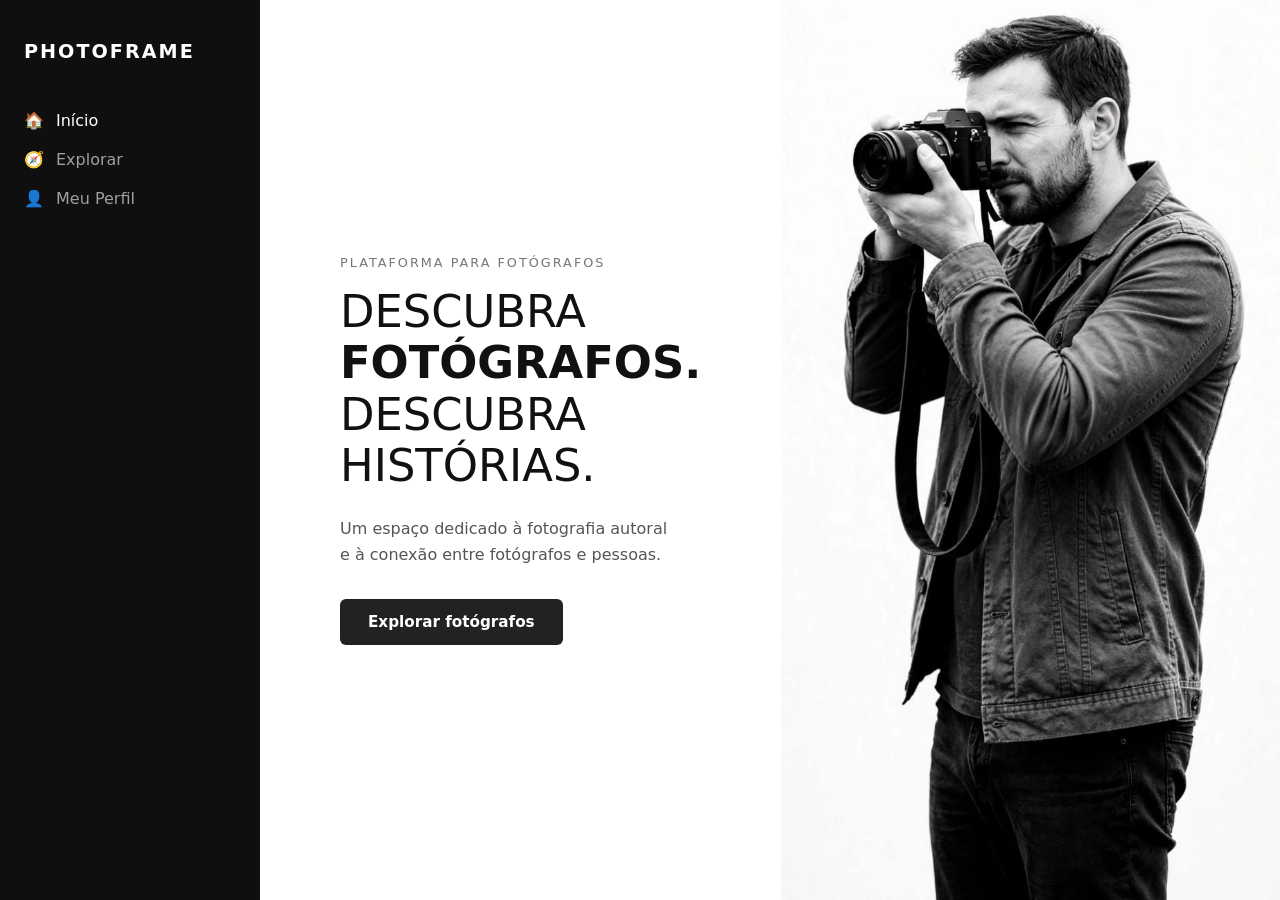
==== index.html @ 5dd36253 "Add files via upload" ====
<!DOCTYPE html>
<html lang="pt-BR">
<head>
    <meta charset="UTF-8">
    <meta name="viewport" content="width=device-width, initial-scale=1.0">
    <title>PhotoFrame - Início</title>
    <link rel="stylesheet" href="css/style.css">
</head>
<body class="home-layout">

    <!-- MENU LATERAL (SIDEBAR) -->
    <aside class="sidebar">
        <h1 class="logo">PHOTOFRAME</h1>
        <nav class="sidebar-nav">
            <a href="index.html" class="active"><span class="icon">🏠</span> Início</a>
            <a href="explorar.html"><span class="icon">🧭</span> Explorar</a>
            <a href="dashboard.html"><span class="icon">👤</span> Meu Perfil</a>
        </nav>
    </aside>

    <!-- CONTEÚDO PRINCIPAL -->
    <main class="home-hero">
        <div class="hero-content">
            <p class="subtitle">PLATAFORMA PARA FOTÓGRAFOS</p>
            <h1>DESCUBRA<br><strong>FOTÓGRAFOS.</strong><br>DESCUBRA HISTÓRIAS.</h1>
            <p class="description">Um espaço dedicado à fotografia autoral<br>e à conexão entre fotógrafos e pessoas.</p>
            <a href="explorar.html" class="btn-primary">Explorar fotógrafos</a>
        </div>
        <div class="hero-image">
           <img src="images/fotografo.png" alt="Fotografia de exibição">
        </div>
    </main>

</body>
</html>
---- css/style.css ----
/* ==========================================
   1. RESET GLOBAL E ESTRUTURA
   ========================================== */
*, *::before, *::after {
  box-sizing: border-box;
  margin: 0;
  padding: 0;
}

html, body {
  width: 100%;
  min-height: 100vh;
  font-family: 'Inter', system-ui, -apple-system, BlinkMacSystemFont, sans-serif;
  background-color: #ffffff;
  color: #111111;
}

img {
  max-width: 100%;
  display: block;
  object-fit: cover;
}

a {
  text-decoration: none;
  color: inherit;
}

/* ==========================================
   2. NAVBAR PADAO (explorar.html, perfil.html, galeria.html)
   ========================================== */
header.navbar {
  display: flex;
  justify-content: space-between;
  align-items: center;
  padding: 20px 60px;
  background-color: #ffffff;
  border-bottom: 1px solid #eeeeee;
}

header.navbar-dark {
  background-color: #000000;
  color: #ffffff;
  border-bottom: 1px solid #222222;
}

header .logo a {
  font-weight: 800;
  font-size: 1.1rem;
  letter-spacing: 2px;
}

header .nav-links {
  display: flex;
  gap: 24px;
}

header .nav-links a {
  font-size: 0.9rem;
  font-weight: 500;
  color: #777777;
  transition: color 0.2s;
}

header.navbar-dark .nav-links a {
  color: #aaaaaa;
}

header .nav-links a:hover,
header .nav-links a.active {
  color: #111111;
  font-weight: 700;
}

header.navbar-dark .nav-links a:hover,
header.navbar-dark .nav-links a.active {
  color: #ffffff;
}

/* ==========================================
   3. HOME / INÍCIO (index.html) - TRAVADA SEM SCROLL
   ========================================== */
body.home-layout,
.home-layout {
  display: flex;
  width: 100vw;
  height: 100vh;
  max-height: 100vh;
  overflow: hidden; /* Trava scroll na Home */
}

/* Sidebar Esquerda */
.sidebar {
  width: 260px;
  height: 100vh;
  background-color: #0f0f0f;
  color: #ffffff;
  padding: 40px 24px;
  display: flex;
  flex-direction: column;
  flex-shrink: 0;
}

.sidebar .logo {
  font-size: 1.2rem;
  font-weight: 800;
  letter-spacing: 2px;
  margin-bottom: 48px;
}

.sidebar-nav {
  display: flex;
  flex-direction: column;
  gap: 20px;
}

.sidebar-nav a {
  color: #a0a0a0;
  display: flex;
  align-items: center;
  gap: 12px;
  font-weight: 500;
}

.sidebar-nav a:hover,
.sidebar-nav a.active {
  color: #ffffff;
}

/* Hero Section */
.home-hero {
  flex: 1;
  display: flex;
  align-items: center;
  justify-content: space-between;
  height: 100vh;
}

.hero-content {
  flex: 1;
  padding: 0 80px;
  max-width: 550px;
}

.hero-content .subtitle {
  font-size: 0.8rem;
  letter-spacing: 2px;
  color: #777777;
  text-transform: uppercase;
  margin-bottom: 16px;
}

.hero-content h1 {
  font-size: 2.8rem;
  line-height: 1.15;
  font-weight: 300;
  margin-bottom: 24px;
}

.hero-content h1 strong {
  font-weight: 800;
}

.hero-content .description {
  color: #555555;
  font-size: 1rem;
  line-height: 1.6;
  margin-bottom: 32px;
}

.btn-primary {
  display: inline-block;
  background-color: #222222;
  color: #ffffff;
  padding: 14px 28px;
  border-radius: 6px;
  font-weight: 600;
  font-size: 0.95rem;
}

.hero-image {
  width: 50%;
  height: 100vh;
  overflow: hidden;
}

.hero-image img {
  width: 100%;
  height: 100%;
  object-fit: cover;
}

/* ==========================================
   4. EXPLORAR (explorar.html)
   ========================================== */
main.container {
  max-width: 1300px;
  margin: 0 auto;
  padding: 40px 60px 80px 60px;
}

.explore-header {
  display: flex;
  justify-content: space-between;
  align-items: flex-end;
  margin-bottom: 40px;
}

.explore-header h2 {
  font-size: 2.2rem;
  font-weight: 700;
  margin-bottom: 8px;
}

.explore-header p {
  color: #666666;
}

.filter-pills {
  display: flex;
  gap: 12px;
}

.button.pill,
.pill {
  padding: 8px 20px;
  border: none;
  background: transparent;
  border-radius: 20px;
  font-weight: 500;
  cursor: pointer;
  color: #555555;
}

.pill.active {
  background-color: #111111;
  color: #ffffff;
}

/* Grid de Fotógrafos */
.photographers-grid {
  display: grid;
  grid-template-columns: repeat(3, 1fr);
  gap: 32px;
  margin-bottom: 48px;
}

.photographers-grid .card {
  display: flex;
  flex-direction: column;
  gap: 8px;
}

.photographers-grid .card img {
  width: 100%;
  height: 380px; /* Proporção das fotos */
  object-fit: cover;
  border-radius: 6px;
}

.photographers-grid .card h3 {
  font-size: 1.2rem;
  margin-top: 8px;
}

.photographers-grid .card .category {
  color: #666666;
  font-size: 0.95rem;
}

.photographers-grid .card .link-portfolio {
  font-weight: 600;
  font-size: 0.9rem;
  color: #111111;
}

.load-more {
  text-align: center;
  margin: 40px 0;
}

.btn-outline {
  background: transparent;
  border: 1px solid #111111;
  padding: 12px 32px;
  border-radius: 6px;
  font-weight: 700;
  cursor: pointer;
}

/* ==========================================
   5. PERFIL DO FOTÓGRAFO (perfil.html)
   ========================================== */
.profile-hero {
  background-color: #050505;
  color: #ffffff;
  padding: 60px 80px;
}

.back-link {
  color: #888888;
  font-size: 0.9rem;
  display: inline-block;
  margin-bottom: 24px;
}

.profile-container {
  display: flex;
  gap: 40px;
  align-items: center;
}

.profile-avatar {
  width: 160px;
  height: 160px;
  flex-shrink: 0;
  border-radius: 8px;
  overflow: hidden;
}

.profile-avatar img {
  width: 100%;
  height: 100%;
  object-fit: contain;
}

.profile-info h2 {
  font-size: 2.2rem;
  margin-bottom: 4px;
}

.profile-info .subtitle {
  color: #888888;
  margin-bottom: 4px;
}

.profile-info .location {
  color: #aaaaaa;
  font-size: 0.9rem;
  margin-bottom: 12px;
}

.profile-info .bio {
  color: #cccccc;
  line-height: 1.6;
  font-size: 0.95rem;
  max-width: 500px;
  margin-bottom: 20px;
}

.btn-whatsapp {
  background-color: #25d366;
  color: #ffffff;
  padding: 10px 20px;
  border-radius: 6px;
  font-weight: 600;
  display: inline-flex;
  align-items: center;
  gap: 8px;
}

/* Grid do Portfólio */
.portfolio-grid {
  display: grid;
  grid-template-columns: repeat(4, 1fr);
  gap: 20px;
  margin-top: 24px;
}

.portfolio-grid img {
  width: 100%;
  height: 280px;
  object-fit: cover;
  border-radius: 6px;
}

/* ==========================================
   6. DASHBOARD (dashboard.html) - SEM SCROLL EXTERNO
   ========================================== */
/* ==========================================
   6. DASHBOARD (dashboard.html) - AJUSTADO E ORGANIZADO
   ========================================== */
body.dashboard-body {
  display: flex;
  width: 100vw;
  height: 100vh;
  background-color: #121212;
  color: #ffffff;
  overflow: hidden;
}

.dashboard-container {
  display: flex;
  width: 100%;
  height: 100vh;
}

/* Área principal */
.dashboard-main {
  flex: 1;
  padding: 40px;
  display: grid;
  grid-template-columns: 2fr 1fr;
  gap: 32px;
  max-width: 1400px;
  margin: 0 auto;
  height: 100vh;
  overflow-y: auto;
  box-sizing: border-box;
}

/* Cartão Branco Principal que agrupa o Perfil e as Fotos */
.profile-header-card {
  background-color: #ffffff;
  color: #111111;
  border-radius: 12px;
  padding: 32px;
  display: flex;
  gap: 24px;
  align-items: center;
  margin-bottom: 24px;
}

.avatar-container {
  position: relative;
  width: 120px;
  height: 120px;
  border-radius: 8px;
  overflow: hidden;
  flex-shrink: 0;
}

.avatar-img {
  width: 100%;
  height: 100%;
  object-fit: cover;
}

.avatar-overlay {
  position: absolute;
  inset: 0;
  background: rgba(0, 0, 0, 0.6);
  display: flex;
  flex-direction: column;
  align-items: center;
  justify-content: center;
  color: #ffffff;
  font-size: 0.75rem;
  cursor: pointer;
  text-align: center;
  padding: 4px;
}

.profile-header-info h2 {
  font-size: 1.8rem;
  margin-bottom: 4px;
}

.profile-header-info .role {
  font-weight: 600;
  color: #444444;
}

.profile-header-info .location {
  color: #777777;
  font-size: 0.9rem;
  margin-bottom: 8px;
}

.profile-header-info .bio-summary {
  font-size: 0.9rem;
  color: #555555;
  line-height: 1.4;
  margin-bottom: 16px;
}

.btn-edit-profile {
  background-color: #111111;
  color: #ffffff;
  border: none;
  padding: 8px 16px;
  border-radius: 6px;
  font-weight: 600;
  font-size: 0.85rem;
  cursor: pointer;
}

/* Gestão de Fotos */
.portfolio-manager {
  background-color: #ffffff;
  color: #111111;
  border-radius: 12px;
  padding: 32px;
}

.portfolio-actions-header {
  margin-bottom: 20px;
}

.btn-add-photos {
  background-color: #111111;
  color: #ffffff;
  border: none;
  padding: 10px 20px;
  border-radius: 6px;
  font-weight: 600;
  font-size: 0.9rem;
  cursor: pointer;
}

.dashboard-photo-grid {
  display: grid;
  grid-template-columns: repeat(3, 1fr);
  gap: 16px;
}

.dash-photo-item {
  position: relative;
  height: 180px;
  border-radius: 8px;
  overflow: hidden;
}

.dash-photo-item img {
  width: 100%;
  height: 100%;
  object-fit: cover;
}

.btn-delete-photo {
  position: absolute;
  top: 8px;
  right: 8px;
  background: rgba(0, 0, 0, 0.7);
  color: #ffffff;
  border: none;
  padding: 6px 8px;
  border-radius: 4px;
  cursor: pointer;
}

/* Painel de Edição Lateral (Dark) */
.edit-profile-modal {
  background-color: #1e1e1e;
  border-radius: 12px;
  padding: 32px;
  height: fit-content;
}

.edit-profile-modal h3 {
  font-size: 1.3rem;
  margin-bottom: 20px;
}

.edit-form .form-group {
  margin-bottom: 16px;
}

.edit-form label {
  display: block;
  font-size: 0.85rem;
  color: #aaaaaa;
  margin-bottom: 6px;
}

.edit-form input,
.edit-form select,
.edit-form textarea {
  width: 100%;
  background-color: #2a2a2a;
  border: 1px solid #333333;
  color: #ffffff;
  padding: 10px 12px;
  border-radius: 6px;
  font-family: inherit;
  box-sizing: border-box;
}

.edit-form textarea {
  resize: vertical;
}

.char-count {
  display: block;
  text-align: right;
  font-size: 0.75rem;
  color: #666666;
  margin-top: 4px;
}

.form-buttons {
  display: flex;
  gap: 12px;
  margin-top: 20px;
}

.btn-cancel {
  flex: 1;
  background: transparent;
  border: 1px solid #444444;
  color: #ffffff;
  padding: 10px;
  border-radius: 6px;
  font-weight: 600;
  cursor: pointer;
}

.btn-save {
  flex: 1;
  background-color: #ffffff;
  border: none;
  color: #111111;
  padding: 10px;
  border-radius: 6px;
  font-weight: 700;
  cursor: pointer;
}

/* ==========================================
   7. GALERIA / LIGHTBOX (galeria.html)
   ========================================== */
body.bg-black-view {
  background-color: #000000;
  color: #ffffff;
  height: 100vh;
  display: flex;
  flex-direction: column;
  justify-content: space-between;
  overflow: hidden;
}

.lightbox-container {
  display: flex;
  align-items: center;
  justify-content: center;
  gap: 40px;
  flex: 1;
}

.main-image-view img {
  max-width: 70vw;
  max-height: 65vh;
  object-fit: contain;
}

.nav-arrow {
  background: transparent;
  border: 1px solid #444444;
  color: #ffffff;
  width: 48px;
  height: 48px;
  cursor: pointer;
  font-size: 1.2rem;
}

.thumbnails-bar {
  padding: 20px;
  text-align: center;
}

.thumbs {
  display: flex;
  justify-content: center;
  gap: 16px;
  margin-bottom: 8px;
}

.thumbs img {
  width: 80px;
  height: 80px;
  object-fit: cover;
  border-radius: 4px;
  opacity: 0.5;
  cursor: pointer;
}

.thumbs img.active-thumb {
  opacity: 1;
  border: 2px solid #ffffff;
}

/* ==========================================
   8. RODAPÉ FIXO (footer)
   ========================================== */
footer {
  background-color: #0d0d0d;
  color: #888888;
  padding: 24px 60px;
  display: flex;
  justify-content: space-between;
  align-items: center;
  font-size: 0.85rem;
}
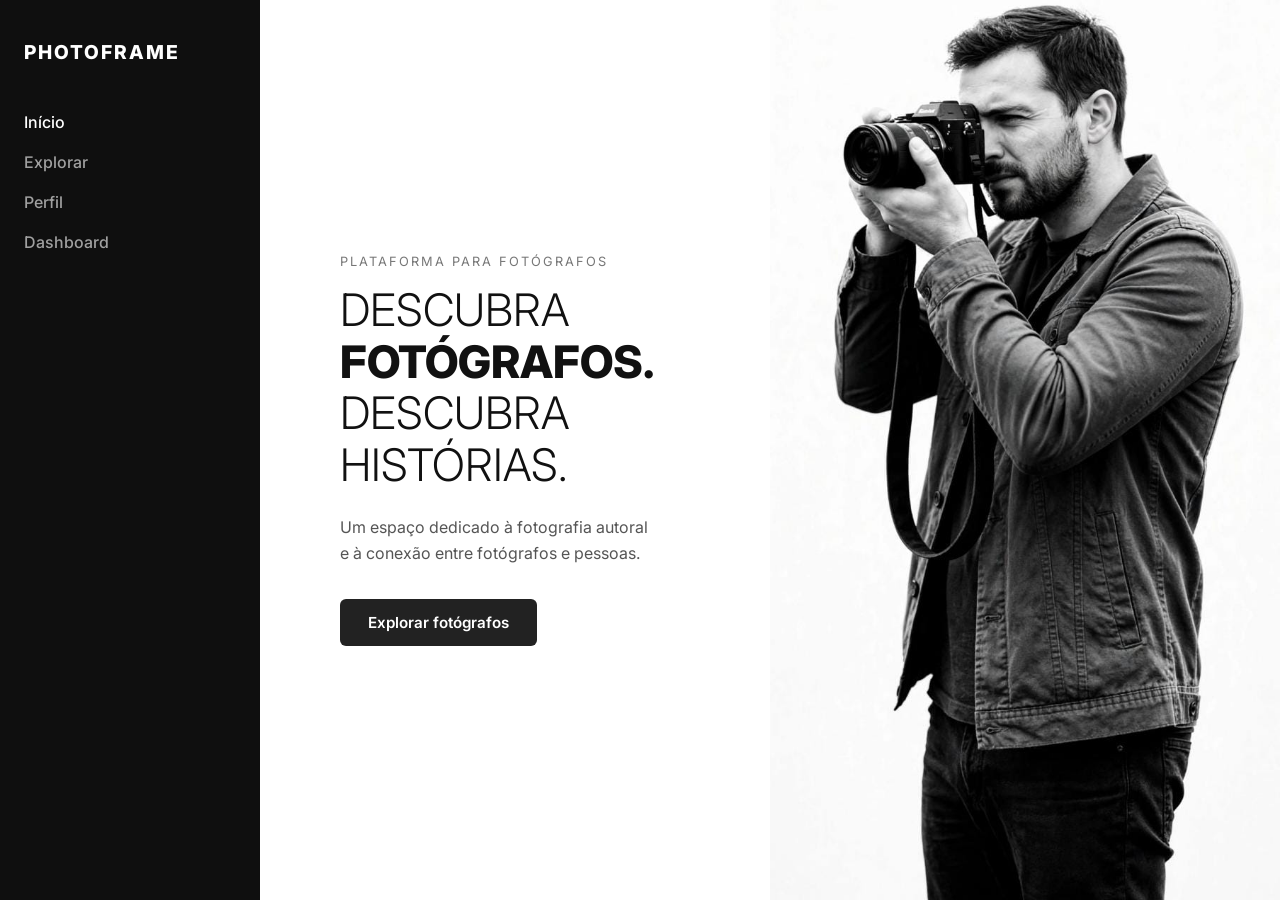
==== commit 36f2e37e: "Add files via upload Atualiza HTML, CSS responsivo e adiciona JavaScript." ====
--- a/index.html
+++ b/index.html
@@ -4,19 +4,26 @@
     <meta charset="UTF-8">
     <meta name="viewport" content="width=device-width, initial-scale=1.0">
     <title>PhotoFrame - Início</title>
-    <link rel="stylesheet" href="css/style.css">
+    <meta name="description" content="Photoframe — Plataforma de portfólio e exibição para fotógrafos autorais.">
+  <link rel="preconnect" href="https://fonts.googleapis.com">
+  <link rel="preconnect" href="https://fonts.gstatic.com" crossorigin>
+  <link href="https://fonts.googleapis.com/css2?family=Inter:wght@300;400;500;600;700;800&display=swap" rel="stylesheet">
+  <link rel="stylesheet" href="css/style.css">
 </head>
 <body class="home-layout">
 
     <!-- MENU LATERAL (SIDEBAR) -->
     <aside class="sidebar">
-        <h1 class="logo">PHOTOFRAME</h1>
-        <nav class="sidebar-nav">
-            <a href="index.html" class="active"><span class="icon">🏠</span> Início</a>
-            <a href="explorar.html"><span class="icon">🧭</span> Explorar</a>
-            <a href="dashboard.html"><span class="icon">👤</span> Meu Perfil</a>
-        </nav>
-    </aside>
+  <div class="logo">
+    <a href="index.html">PHOTOFRAME</a>
+  </div>
+  <nav class="sidebar-nav" aria-label="Menu principal">
+    <a href="index.html" class="active" aria-current="page">Início</a>
+    <a href="explorar.html">Explorar</a>
+    <a href="perfil.html">Perfil</a>
+    <a href="dashboard.html">Dashboard</a>
+  </nav>
+</aside>
 
     <!-- CONTEÚDO PRINCIPAL -->
     <main class="home-hero">
@@ -27,9 +34,11 @@
             <a href="explorar.html" class="btn-primary">Explorar fotógrafos</a>
         </div>
         <div class="hero-image">
-           <img src="images/fotografo.png" alt="Fotografia de exibição">
+           <img src="images/fotografo.png" alt="Fotógrafo segurando câmera profissional em estúdio minimalista">
         </div>
     </main>
 
+    <script src="js/script.js"></script>
+
 </body>
 </html>
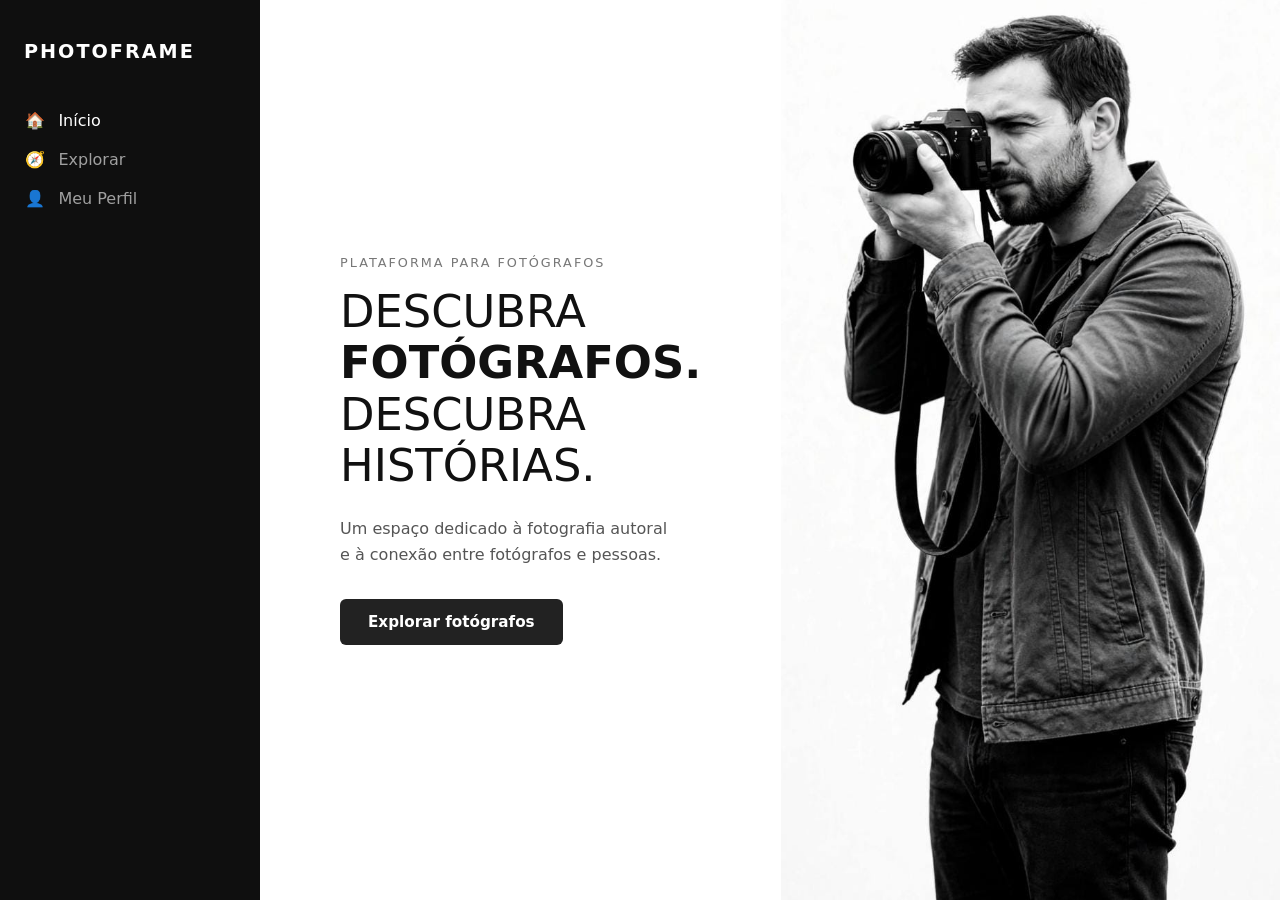
==== commit 31e08ad9: "Add files via upload Atualização do site HTML, CSS e JavaScript" ====
--- a/index.html
+++ b/index.html
@@ -1,44 +1,38 @@
-<!DOCTYPE html>
-<html lang="pt-BR">
-<head>
-    <meta charset="UTF-8">
-    <meta name="viewport" content="width=device-width, initial-scale=1.0">
-    <title>PhotoFrame - Início</title>
-    <meta name="description" content="Photoframe — Plataforma de portfólio e exibição para fotógrafos autorais.">
-  <link rel="preconnect" href="https://fonts.googleapis.com">
-  <link rel="preconnect" href="https://fonts.gstatic.com" crossorigin>
-  <link href="https://fonts.googleapis.com/css2?family=Inter:wght@300;400;500;600;700;800&display=swap" rel="stylesheet">
-  <link rel="stylesheet" href="css/style.css">
-</head>
-<body class="home-layout">
-
-    <!-- MENU LATERAL (SIDEBAR) -->
-    <aside class="sidebar">
-  <div class="logo">
-    <a href="index.html">PHOTOFRAME</a>
-  </div>
-  <nav class="sidebar-nav" aria-label="Menu principal">
-    <a href="index.html" class="active" aria-current="page">Início</a>
-    <a href="explorar.html">Explorar</a>
-    <a href="perfil.html">Perfil</a>
-    <a href="dashboard.html">Dashboard</a>
-  </nav>
-</aside>
-
-    <!-- CONTEÚDO PRINCIPAL -->
-    <main class="home-hero">
-        <div class="hero-content">
-            <p class="subtitle">PLATAFORMA PARA FOTÓGRAFOS</p>
-            <h1>DESCUBRA<br><strong>FOTÓGRAFOS.</strong><br>DESCUBRA HISTÓRIAS.</h1>
-            <p class="description">Um espaço dedicado à fotografia autoral<br>e à conexão entre fotógrafos e pessoas.</p>
-            <a href="explorar.html" class="btn-primary">Explorar fotógrafos</a>
-        </div>
-        <div class="hero-image">
-           <img src="images/fotografo.png" alt="Fotógrafo segurando câmera profissional em estúdio minimalista">
-        </div>
-    </main>
-
-    <script src="js/script.js"></script>
-
-</body>
-</html>
+<!DOCTYPE html>
+<html lang="pt-BR">
+<head>
+    <meta charset="UTF-8">
+    <meta name="viewport" content="width=device-width, initial-scale=1.0">
+    <meta name="description" content="PhotoFrame: plataforma para fotógrafos divulgarem seus portfólios e se conectarem com pessoas.">
+    <title>PhotoFrame - Início</title>
+    <link rel="icon" href="data:image/svg+xml,%3Csvg xmlns='http://www.w3.org/2000/svg' viewBox='0 0 100 100'%3E%3Ctext y='.9em' font-size='90'%3E📷%3C/text%3E%3C/svg%3E">
+    <link rel="stylesheet" href="css/style.css">
+    <script src="js/script.js" defer></script>
+</head>
+<body class="home-layout" data-page="home">
+
+    <!-- MENU LATERAL (SIDEBAR) -->
+    <aside class="sidebar">
+        <div class="logo"><a href="index.html">PHOTOFRAME</a></div>
+        <nav class="sidebar-nav" aria-label="Menu principal">
+            <a href="index.html" class="active" aria-current="page"><span class="icon" aria-hidden="true">🏠</span> Início</a>
+            <a href="explorar.html"><span class="icon" aria-hidden="true">🧭</span> Explorar</a>
+            <a href="dashboard.html"><span class="icon" aria-hidden="true">👤</span> Meu Perfil</a>
+        </nav>
+    </aside>
+
+    <!-- CONTEÚDO PRINCIPAL -->
+    <main class="home-hero">
+        <div class="hero-content">
+            <p class="subtitle">Plataforma para fotógrafos</p>
+            <h1>DESCUBRA<br><strong>FOTÓGRAFOS.</strong><br>DESCUBRA HISTÓRIAS.</h1>
+            <p class="description">Um espaço dedicado à fotografia autoral<br>e à conexão entre fotógrafos e pessoas.</p>
+            <a href="explorar.html" class="btn-primary">Explorar fotógrafos</a>
+        </div>
+        <div class="hero-image">
+            <img src="images/fotografo.png" alt="Fotografia de exibição">
+        </div>
+    </main>
+
+</body>
+</html>
--- a/css/style.css
+++ b/css/style.css
@@ -1,18 +1,33 @@
 /* ==========================================
-   1. RESET GLOBAL E ESTRUTURA
+   1. VARIÁVEIS, RESET GLOBAL E ESTRUTURA
    ========================================== */
+:root {
+  --bg: #ffffff;
+  --text: #111111;
+  --muted: #666666;
+  --border: #eeeeee;
+  --dark: #0f0f0f;
+  --radius: 6px;
+  --whatsapp: #25d366;
+  --focus: #2563eb;
+}
+
 *, *::before, *::after {
   box-sizing: border-box;
   margin: 0;
   padding: 0;
 }
 
-html, body {
+html {
+  width: 100%;
+}
+
+body {
   width: 100%;
   min-height: 100vh;
   font-family: 'Inter', system-ui, -apple-system, BlinkMacSystemFont, sans-serif;
-  background-color: #ffffff;
-  color: #111111;
+  background-color: var(--bg);
+  color: var(--text);
 }
 
 img {
@@ -26,8 +41,54 @@
   color: inherit;
 }
 
+button {
+  font-family: inherit;
+}
+
+/* Atributo hidden sempre vence (mesmo em elementos com display definido) */
+[hidden] {
+  display: none !important;
+}
+
+/* Foco visível para navegação por teclado */
+:focus-visible {
+  outline: 2px solid var(--focus);
+  outline-offset: 2px;
+}
+
+/* Páginas com rodapé: o rodapé fica sempre no fim da tela */
+body.page {
+  display: flex;
+  flex-direction: column;
+}
+
+body.page main {
+  flex: 1;
+  width: 100%;
+}
+
+/* Texto só para leitores de tela */
+.sr-only {
+  position: absolute;
+  width: 1px;
+  height: 1px;
+  overflow: hidden;
+  clip: rect(0 0 0 0);
+  white-space: nowrap;
+}
+
+.empty-state {
+  color: var(--muted);
+  text-align: center;
+  padding: 40px 0;
+}
+
+.empty-state.dark-text {
+  padding: 24px 0;
+}
+
 /* ==========================================
-   2. NAVBAR PADAO (explorar.html, perfil.html, galeria.html)
+   2. NAVBAR PADRÃO (explorar, perfil, galeria)
    ========================================== */
 header.navbar {
   display: flex;
@@ -35,7 +96,7 @@
   align-items: center;
   padding: 20px 60px;
   background-color: #ffffff;
-  border-bottom: 1px solid #eeeeee;
+  border-bottom: 1px solid var(--border);
 }
 
 header.navbar-dark {
@@ -78,22 +139,21 @@
 }
 
 /* ==========================================
-   3. HOME / INÍCIO (index.html) - TRAVADA SEM SCROLL
+   3. HOME / INÍCIO (index.html)
    ========================================== */
-body.home-layout,
-.home-layout {
-  display: flex;
-  width: 100vw;
+body.home-layout {
+  display: flex;
   height: 100vh;
-  max-height: 100vh;
-  overflow: hidden; /* Trava scroll na Home */
-}
-
-/* Sidebar Esquerda */
+  height: 100dvh;
+  overflow: hidden; /* trava o scroll na Home (somente no desktop) */
+}
+
+/* Sidebar esquerda (usada na Home e no Dashboard) */
 .sidebar {
   width: 260px;
   height: 100vh;
-  background-color: #0f0f0f;
+  height: 100dvh;
+  background-color: var(--dark);
   color: #ffffff;
   padding: 40px 24px;
   display: flex;
@@ -120,6 +180,7 @@
   align-items: center;
   gap: 12px;
   font-weight: 500;
+  transition: color 0.2s;
 }
 
 .sidebar-nav a:hover,
@@ -127,13 +188,28 @@
   color: #ffffff;
 }
 
-/* Hero Section */
+.sidebar-nav a.logout {
+  margin-top: 12px;
+  color: #c97a7a;
+}
+
+.sidebar-nav a.logout:hover {
+  color: #ff9d9d;
+}
+
+.sidebar-nav .icon {
+  width: 1.4em;
+  text-align: center;
+}
+
+/* Hero */
 .home-hero {
   flex: 1;
   display: flex;
   align-items: center;
   justify-content: space-between;
-  height: 100vh;
+  height: 100%;
+  min-width: 0;
 }
 
 .hero-content {
@@ -173,14 +249,20 @@
   background-color: #222222;
   color: #ffffff;
   padding: 14px 28px;
-  border-radius: 6px;
+  border-radius: var(--radius);
   font-weight: 600;
   font-size: 0.95rem;
+  transition: background-color 0.2s, transform 0.2s;
+}
+
+.btn-primary:hover {
+  background-color: #000000;
+  transform: translateY(-1px);
 }
 
 .hero-image {
   width: 50%;
-  height: 100vh;
+  height: 100%;
   overflow: hidden;
 }
 
@@ -199,37 +281,69 @@
   padding: 40px 60px 80px 60px;
 }
 
+main.container h2 {
+  font-size: 1.5rem;
+}
+
 .explore-header {
   display: flex;
   justify-content: space-between;
   align-items: flex-end;
+  gap: 24px;
   margin-bottom: 40px;
 }
 
-.explore-header h2 {
+.explore-header h1 {
   font-size: 2.2rem;
   font-weight: 700;
   margin-bottom: 8px;
 }
 
 .explore-header p {
-  color: #666666;
+  color: var(--muted);
+}
+
+.explore-controls {
+  display: flex;
+  flex-wrap: wrap;
+  align-items: center;
+  justify-content: flex-end;
+  gap: 12px;
+}
+
+.search-input {
+  padding: 8px 16px;
+  border: 1px solid #dddddd;
+  border-radius: 20px;
+  font-size: 0.9rem;
+  width: 220px;
+  font-family: inherit;
+}
+
+.search-input:focus {
+  border-color: var(--focus);
 }
 
 .filter-pills {
   display: flex;
-  gap: 12px;
-}
-
-.button.pill,
+  flex-wrap: wrap;
+  gap: 8px;
+}
+
 .pill {
   padding: 8px 20px;
   border: none;
   background: transparent;
   border-radius: 20px;
   font-weight: 500;
+  font-size: 0.9rem;
   cursor: pointer;
   color: #555555;
+  transition: background-color 0.2s, color 0.2s;
+}
+
+.pill:hover {
+  background-color: #f0f0f0;
 }
 
 .pill.active {
@@ -237,7 +351,7 @@
   color: #ffffff;
 }
 
-/* Grid de Fotógrafos */
+/* Grid de fotógrafos */
 .photographers-grid {
   display: grid;
   grid-template-columns: repeat(3, 1fr);
@@ -253,9 +367,15 @@
 
 .photographers-grid .card img {
   width: 100%;
-  height: 380px; /* Proporção das fotos */
+  height: 380px;
   object-fit: cover;
-  border-radius: 6px;
+  border-radius: var(--radius);
+  transition: transform 0.3s, box-shadow 0.3s;
+}
+
+.photographers-grid .card:hover img {
+  transform: translateY(-4px);
+  box-shadow: 0 10px 24px rgba(0, 0, 0, 0.18);
 }
 
 .photographers-grid .card h3 {
@@ -264,7 +384,7 @@
 }
 
 .photographers-grid .card .category {
-  color: #666666;
+  color: var(--muted);
   font-size: 0.95rem;
 }
 
@@ -272,6 +392,12 @@
   font-weight: 600;
   font-size: 0.9rem;
   color: #111111;
+  align-self: flex-start;
+  border-bottom: 1px solid transparent;
+}
+
+.photographers-grid .card .link-portfolio:hover {
+  border-bottom-color: #111111;
 }
 
 .load-more {
@@ -283,9 +409,15 @@
   background: transparent;
   border: 1px solid #111111;
   padding: 12px 32px;
-  border-radius: 6px;
+  border-radius: var(--radius);
   font-weight: 700;
   cursor: pointer;
+  transition: background-color 0.2s, color 0.2s;
+}
+
+.btn-outline:hover {
+  background-color: #111111;
+  color: #ffffff;
 }
 
 /* ==========================================
@@ -302,6 +434,11 @@
   font-size: 0.9rem;
   display: inline-block;
   margin-bottom: 24px;
+  transition: color 0.2s;
+}
+
+.back-link:hover {
+  color: #ffffff;
 }
 
 .profile-container {
@@ -316,15 +453,16 @@
   flex-shrink: 0;
   border-radius: 8px;
   overflow: hidden;
+  background-color: #1a1a1a;
 }
 
 .profile-avatar img {
   width: 100%;
   height: 100%;
-  object-fit: contain;
-}
-
-.profile-info h2 {
+  object-fit: cover;
+}
+
+.profile-info h1 {
   font-size: 2.2rem;
   margin-bottom: 4px;
 }
@@ -348,18 +486,55 @@
   margin-bottom: 20px;
 }
 
+.profile-actions {
+  display: flex;
+  flex-wrap: wrap;
+  gap: 12px;
+  align-items: center;
+}
+
 .btn-whatsapp {
-  background-color: #25d366;
+  background-color: var(--whatsapp);
   color: #ffffff;
   padding: 10px 20px;
-  border-radius: 6px;
+  border-radius: var(--radius);
   font-weight: 600;
   display: inline-flex;
   align-items: center;
   gap: 8px;
-}
-
-/* Grid do Portfólio */
+  transition: filter 0.2s;
+}
+
+.btn-whatsapp:hover {
+  filter: brightness(0.92);
+}
+
+.btn-manage {
+  background-color: #333333;
+  color: #ffffff;
+  padding: 10px 18px;
+  border-radius: var(--radius);
+  font-size: 0.9rem;
+  font-weight: 600;
+  display: inline-flex;
+  align-items: center;
+  gap: 8px;
+  transition: background-color 0.2s;
+}
+
+.btn-manage:hover {
+  background-color: #4a4a4a;
+}
+
+.not-found {
+  color: #cccccc;
+}
+
+.not-found a {
+  text-decoration: underline;
+}
+
+/* Grid do portfólio */
 .portfolio-grid {
   display: grid;
   grid-template-columns: repeat(4, 1fr);
@@ -367,49 +542,55 @@
   margin-top: 24px;
 }
 
+.portfolio-grid a {
+  display: block;
+  border-radius: var(--radius);
+  overflow: hidden;
+}
+
 .portfolio-grid img {
   width: 100%;
   height: 280px;
   object-fit: cover;
-  border-radius: 6px;
+  border-radius: var(--radius);
+  transition: transform 0.3s;
+}
+
+.portfolio-grid a:hover img {
+  transform: scale(1.04);
 }
 
 /* ==========================================
-   6. DASHBOARD (dashboard.html) - SEM SCROLL EXTERNO
-   ========================================== */
-/* ==========================================
-   6. DASHBOARD (dashboard.html) - AJUSTADO E ORGANIZADO
+   6. DASHBOARD (dashboard.html)
    ========================================== */
 body.dashboard-body {
   display: flex;
-  width: 100vw;
   height: 100vh;
+  height: 100dvh;
   background-color: #121212;
   color: #ffffff;
   overflow: hidden;
 }
 
 .dashboard-container {
-  display: flex;
-  width: 100%;
-  height: 100vh;
-}
-
-/* Área principal */
+  flex: 1;
+  min-width: 0;
+  display: flex;
+  height: 100%;
+}
+
+/* Área principal: os dois cartões brancos empilhados */
 .dashboard-main {
   flex: 1;
+  min-width: 0;
   padding: 40px;
-  display: grid;
-  grid-template-columns: 2fr 1fr;
-  gap: 32px;
-  max-width: 1400px;
-  margin: 0 auto;
-  height: 100vh;
+  display: flex;
+  flex-direction: column;
+  gap: 24px;
   overflow-y: auto;
-  box-sizing: border-box;
-}
-
-/* Cartão Branco Principal que agrupa o Perfil e as Fotos */
+}
+
+/* Cartão do perfil */
 .profile-header-card {
   background-color: #ffffff;
   color: #111111;
@@ -418,7 +599,6 @@
   display: flex;
   gap: 24px;
   align-items: center;
-  margin-bottom: 24px;
 }
 
 .avatar-container {
@@ -428,6 +608,7 @@
   border-radius: 8px;
   overflow: hidden;
   flex-shrink: 0;
+  background-color: #e5e5e5;
 }
 
 .avatar-img {
@@ -439,7 +620,9 @@
 .avatar-overlay {
   position: absolute;
   inset: 0;
+  width: 100%;
   background: rgba(0, 0, 0, 0.6);
+  border: none;
   display: flex;
   flex-direction: column;
   align-items: center;
@@ -449,9 +632,24 @@
   cursor: pointer;
   text-align: center;
   padding: 4px;
-}
-
-.profile-header-info h2 {
+  opacity: 0;
+  transition: opacity 0.2s;
+}
+
+.avatar-container:hover .avatar-overlay,
+.avatar-overlay:focus-visible {
+  opacity: 1;
+}
+
+/* Em telas de toque não existe hover: mantém o botão sempre visível */
+@media (hover: none) {
+  .avatar-overlay {
+    opacity: 1;
+    background: rgba(0, 0, 0, 0.45);
+  }
+}
+
+.profile-header-info h1 {
   font-size: 1.8rem;
   margin-bottom: 4px;
 }
@@ -479,13 +677,18 @@
   color: #ffffff;
   border: none;
   padding: 8px 16px;
-  border-radius: 6px;
+  border-radius: var(--radius);
   font-weight: 600;
   font-size: 0.85rem;
   cursor: pointer;
-}
-
-/* Gestão de Fotos */
+  transition: background-color 0.2s;
+}
+
+.btn-edit-profile:hover {
+  background-color: #333333;
+}
+
+/* Gestão de fotos */
 .portfolio-manager {
   background-color: #ffffff;
   color: #111111;
@@ -494,7 +697,22 @@
 }
 
 .portfolio-actions-header {
+  display: flex;
+  flex-wrap: wrap;
+  justify-content: space-between;
+  align-items: center;
+  gap: 12px;
   margin-bottom: 20px;
+}
+
+.portfolio-actions-header h2 {
+  font-size: 1.2rem;
+}
+
+.photo-count {
+  color: #888888;
+  font-weight: 400;
+  font-size: 0.9rem;
 }
 
 .btn-add-photos {
@@ -502,10 +720,15 @@
   color: #ffffff;
   border: none;
   padding: 10px 20px;
-  border-radius: 6px;
+  border-radius: var(--radius);
   font-weight: 600;
   font-size: 0.9rem;
   cursor: pointer;
+  transition: background-color 0.2s;
+}
+
+.btn-add-photos:hover {
+  background-color: #333333;
 }
 
 .dashboard-photo-grid {
@@ -519,6 +742,7 @@
   height: 180px;
   border-radius: 8px;
   overflow: hidden;
+  background-color: #eeeeee;
 }
 
 .dash-photo-item img {
@@ -537,17 +761,27 @@
   padding: 6px 8px;
   border-radius: 4px;
   cursor: pointer;
-}
-
-/* Painel de Edição Lateral (Dark) */
+  transition: background-color 0.2s;
+}
+
+.btn-delete-photo:hover {
+  background: #b91c1c;
+}
+
+/* Painel de edição lateral (escuro) */
 .edit-profile-modal {
+  width: 340px;
+  flex-shrink: 0;
+  align-self: flex-start;
+  max-height: calc(100% - 80px);
+  overflow-y: auto;
+  margin: 40px 40px 40px 0;
   background-color: #1e1e1e;
   border-radius: 12px;
   padding: 32px;
-  height: fit-content;
-}
-
-.edit-profile-modal h3 {
+}
+
+.edit-profile-modal h2 {
   font-size: 1.3rem;
   margin-bottom: 20px;
 }
@@ -571,9 +805,14 @@
   border: 1px solid #333333;
   color: #ffffff;
   padding: 10px 12px;
-  border-radius: 6px;
+  border-radius: var(--radius);
   font-family: inherit;
-  box-sizing: border-box;
+  font-size: 0.95rem;
+}
+
+.edit-form input:invalid:not(:placeholder-shown),
+.edit-form textarea:invalid:not(:placeholder-shown) {
+  border-color: #b91c1c;
 }
 
 .edit-form textarea {
@@ -584,7 +823,7 @@
   display: block;
   text-align: right;
   font-size: 0.75rem;
-  color: #666666;
+  color: #888888;
   margin-top: 4px;
 }
 
@@ -600,9 +839,13 @@
   border: 1px solid #444444;
   color: #ffffff;
   padding: 10px;
-  border-radius: 6px;
+  border-radius: var(--radius);
   font-weight: 600;
   cursor: pointer;
+}
+
+.btn-cancel:hover {
+  background-color: #2a2a2a;
 }
 
 .btn-save {
@@ -611,9 +854,13 @@
   border: none;
   color: #111111;
   padding: 10px;
-  border-radius: 6px;
+  border-radius: var(--radius);
   font-weight: 700;
   cursor: pointer;
+}
+
+.btn-save:hover {
+  background-color: #e0e0e0;
 }
 
 /* ==========================================
@@ -623,9 +870,9 @@
   background-color: #000000;
   color: #ffffff;
   height: 100vh;
+  height: 100dvh;
   display: flex;
   flex-direction: column;
-  justify-content: space-between;
   overflow: hidden;
 }
 
@@ -635,6 +882,13 @@
   justify-content: center;
   gap: 40px;
   flex: 1;
+  min-height: 0;
+}
+
+.main-image-view {
+  display: flex;
+  align-items: center;
+  justify-content: center;
 }
 
 .main-image-view img {
@@ -649,8 +903,14 @@
   color: #ffffff;
   width: 48px;
   height: 48px;
+  flex-shrink: 0;
   cursor: pointer;
   font-size: 1.2rem;
+  transition: background-color 0.2s;
+}
+
+.nav-arrow:hover {
+  background-color: #222222;
 }
 
 .thumbnails-bar {
@@ -660,27 +920,55 @@
 
 .thumbs {
   display: flex;
-  justify-content: center;
   gap: 16px;
   margin-bottom: 8px;
-}
-
-.thumbs img {
+  padding: 4px;
+  overflow-x: auto;
+}
+
+/* Centraliza quando cabe e permite rolar quando há muitas miniaturas */
+.thumbs .thumb:first-child {
+  margin-left: auto;
+}
+
+.thumbs .thumb:last-child {
+  margin-right: auto;
+}
+
+.thumb {
+  flex-shrink: 0;
+  padding: 0;
+  background: none;
+  border: 2px solid transparent;
+  border-radius: 4px;
+  opacity: 0.5;
+  cursor: pointer;
+  transition: opacity 0.2s;
+}
+
+.thumb:hover {
+  opacity: 0.8;
+}
+
+.thumb img {
   width: 80px;
   height: 80px;
   object-fit: cover;
-  border-radius: 4px;
-  opacity: 0.5;
-  cursor: pointer;
-}
-
-.thumbs img.active-thumb {
+  border-radius: 2px;
+}
+
+.thumb.active-thumb {
   opacity: 1;
-  border: 2px solid #ffffff;
+  border-color: #ffffff;
+}
+
+.counter {
+  font-size: 0.85rem;
+  color: #aaaaaa;
 }
 
 /* ==========================================
-   8. RODAPÉ FIXO (footer)
+   8. RODAPÉ
    ========================================== */
 footer {
   background-color: #0d0d0d;
@@ -689,5 +977,241 @@
   display: flex;
   justify-content: space-between;
   align-items: center;
+  gap: 12px;
   font-size: 0.85rem;
-}+}
+
+/* ==========================================
+   9. MENSAGEM TEMPORÁRIA (TOAST)
+   ========================================== */
+.toast {
+  position: fixed;
+  left: 50%;
+  bottom: 24px;
+  transform: translate(-50%, 20px);
+  background-color: #ffffff;
+  color: #111111;
+  padding: 12px 20px;
+  border-radius: 8px;
+  font-size: 0.9rem;
+  font-weight: 600;
+  box-shadow: 0 8px 24px rgba(0, 0, 0, 0.35);
+  opacity: 0;
+  pointer-events: none;
+  transition: opacity 0.25s, transform 0.25s;
+  z-index: 100;
+}
+
+.toast.show {
+  opacity: 1;
+  transform: translate(-50%, 0);
+}
+
+/* ==========================================
+   10. RESPONSIVIDADE
+   ========================================== */
+
+/* Painel de edição vira gaveta sobre o conteúdo */
+@media (max-width: 1100px) {
+  .edit-profile-modal {
+    position: fixed;
+    top: 0;
+    right: 0;
+    bottom: 0;
+    width: min(380px, 100%);
+    max-height: none;
+    margin: 0;
+    border-radius: 0;
+    z-index: 50;
+    box-shadow: -12px 0 32px rgba(0, 0, 0, 0.5);
+  }
+}
+
+@media (max-width: 900px) {
+  /* Home e Dashboard deixam de travar a altura */
+  body.home-layout,
+  body.dashboard-body {
+    flex-direction: column;
+    height: auto;
+    min-height: 100vh;
+    overflow: auto;
+  }
+
+  /* Sidebar vira barra superior */
+  .sidebar {
+    width: 100%;
+    height: auto;
+    padding: 16px 20px;
+    flex-direction: row;
+    flex-wrap: wrap;
+    align-items: center;
+    justify-content: space-between;
+    gap: 12px;
+  }
+
+  .sidebar .logo {
+    margin-bottom: 0;
+  }
+
+  .sidebar-nav {
+    flex-direction: row;
+    flex-wrap: wrap;
+    gap: 8px 18px;
+  }
+
+  .sidebar-nav a.logout {
+    margin-top: 0;
+  }
+
+  /* Home */
+  .home-hero {
+    flex-direction: column-reverse;
+    height: auto;
+    align-items: stretch;
+  }
+
+  .hero-content {
+    max-width: none;
+    padding: 32px 24px 48px;
+  }
+
+  .hero-content h1 {
+    font-size: 2.2rem;
+  }
+
+  .hero-image {
+    width: 100%;
+    height: 300px;
+  }
+
+  /* Navbar e rodapé */
+  header.navbar {
+    padding: 16px 20px;
+  }
+
+  footer {
+    padding: 20px;
+  }
+
+  /* Explorar */
+  main.container {
+    padding: 32px 20px 60px;
+  }
+
+  .explore-header {
+    flex-direction: column;
+    align-items: flex-start;
+  }
+
+  .explore-controls {
+    justify-content: flex-start;
+    width: 100%;
+  }
+
+  .search-input {
+    width: 100%;
+  }
+
+  .photographers-grid {
+    grid-template-columns: repeat(2, 1fr);
+    gap: 24px;
+  }
+
+  .photographers-grid .card img {
+    height: 300px;
+  }
+
+  /* Perfil */
+  .profile-hero {
+    padding: 40px 20px;
+  }
+
+  .profile-container {
+    flex-direction: column;
+    align-items: flex-start;
+    gap: 24px;
+  }
+
+  .portfolio-grid {
+    grid-template-columns: repeat(2, 1fr);
+  }
+
+  /* Dashboard */
+  .dashboard-container {
+    height: auto;
+  }
+
+  .dashboard-main {
+    padding: 20px;
+    overflow: visible;
+  }
+
+  .profile-header-card {
+    flex-direction: column;
+    align-items: flex-start;
+    padding: 24px;
+  }
+
+  .portfolio-manager {
+    padding: 24px;
+  }
+
+  .dashboard-photo-grid {
+    grid-template-columns: repeat(2, 1fr);
+  }
+
+  /* Galeria */
+  .lightbox-container {
+    gap: 8px;
+    padding: 0 8px;
+  }
+
+  .main-image-view img {
+    max-width: calc(100vw - 120px);
+  }
+
+  .nav-arrow {
+    width: 40px;
+    height: 40px;
+  }
+}
+
+@media (max-width: 600px) {
+  .photographers-grid {
+    grid-template-columns: 1fr;
+  }
+
+  .photographers-grid .card img {
+    height: 340px;
+  }
+
+  .portfolio-grid img {
+    height: 200px;
+  }
+
+  .dash-photo-item {
+    height: 140px;
+  }
+
+  header .nav-links {
+    gap: 14px;
+  }
+
+  footer {
+    flex-direction: column;
+    text-align: center;
+  }
+
+  .thumb img {
+    width: 56px;
+    height: 56px;
+  }
+}
+
+/* Respeita quem prefere menos animações */
+@media (prefers-reduced-motion: reduce) {
+  *, *::before, *::after {
+    transition: none !important;
+    animation: none !important;
+  }
+}
